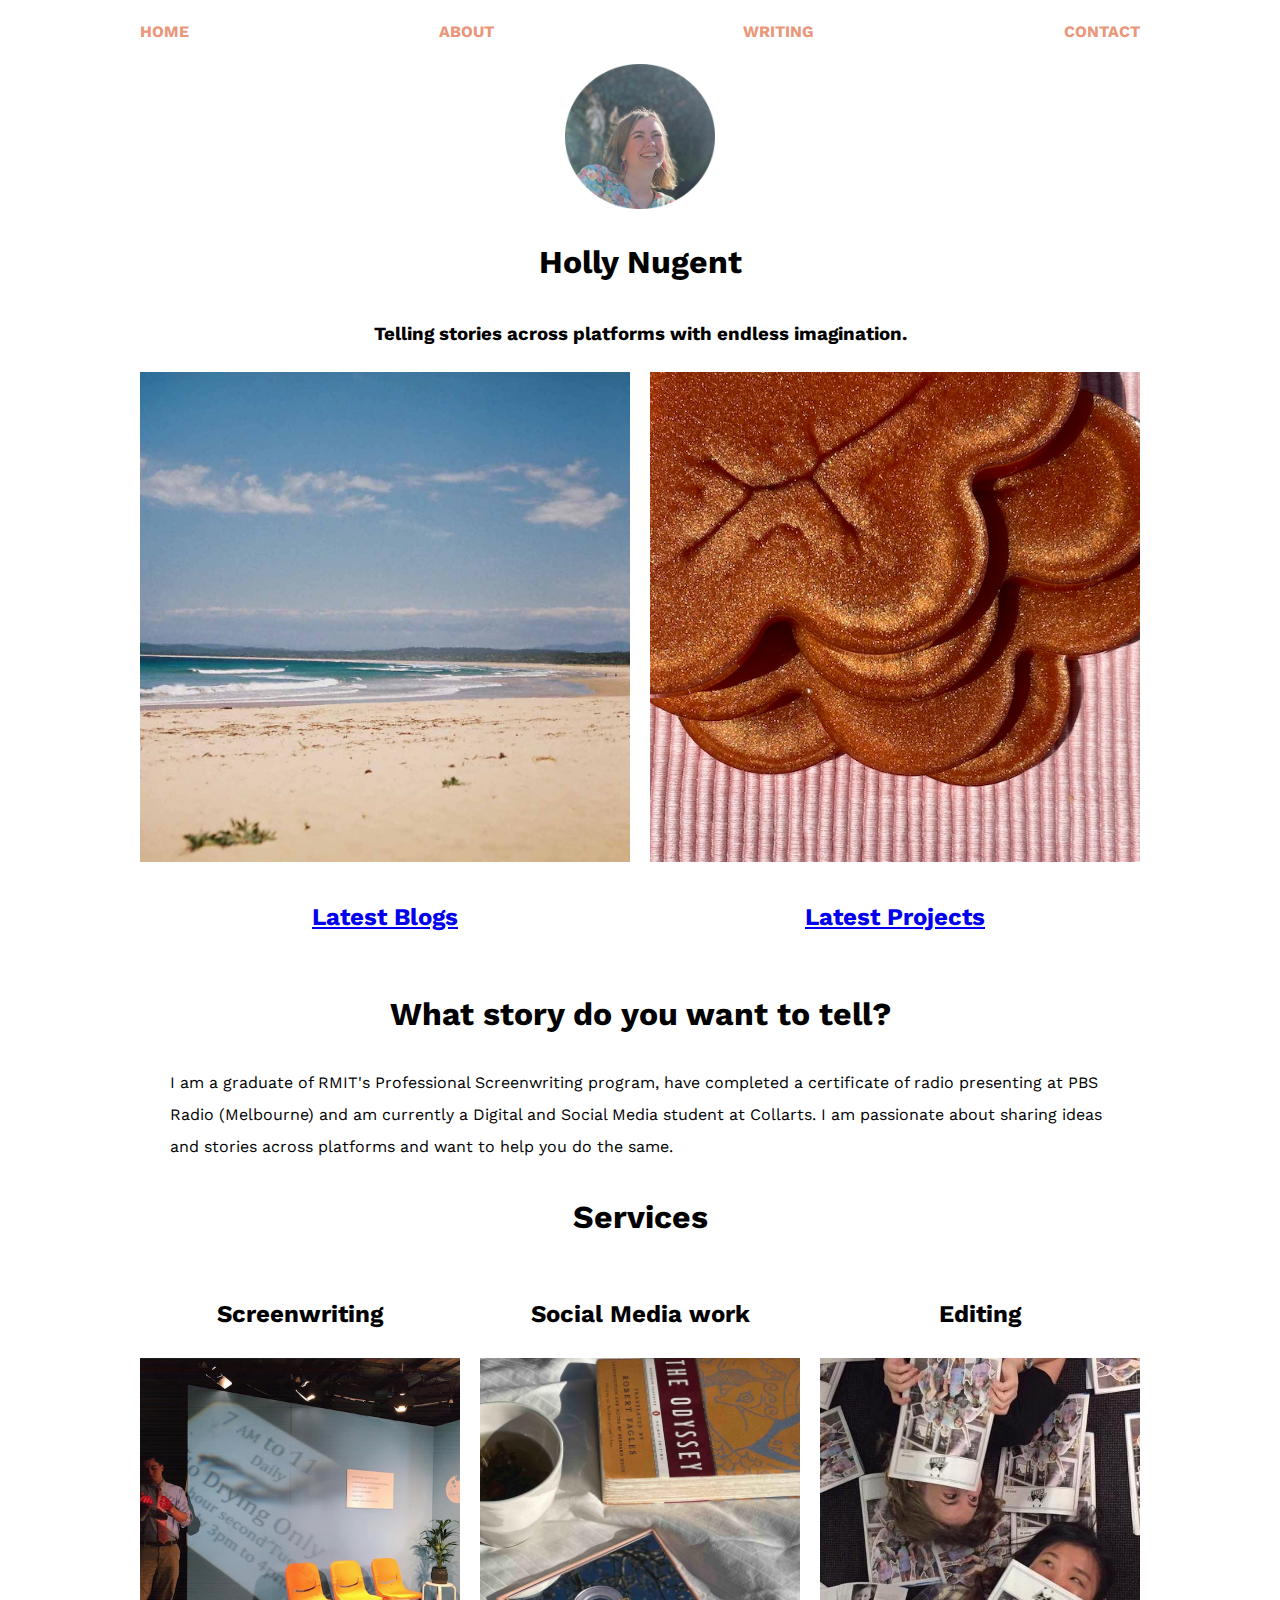
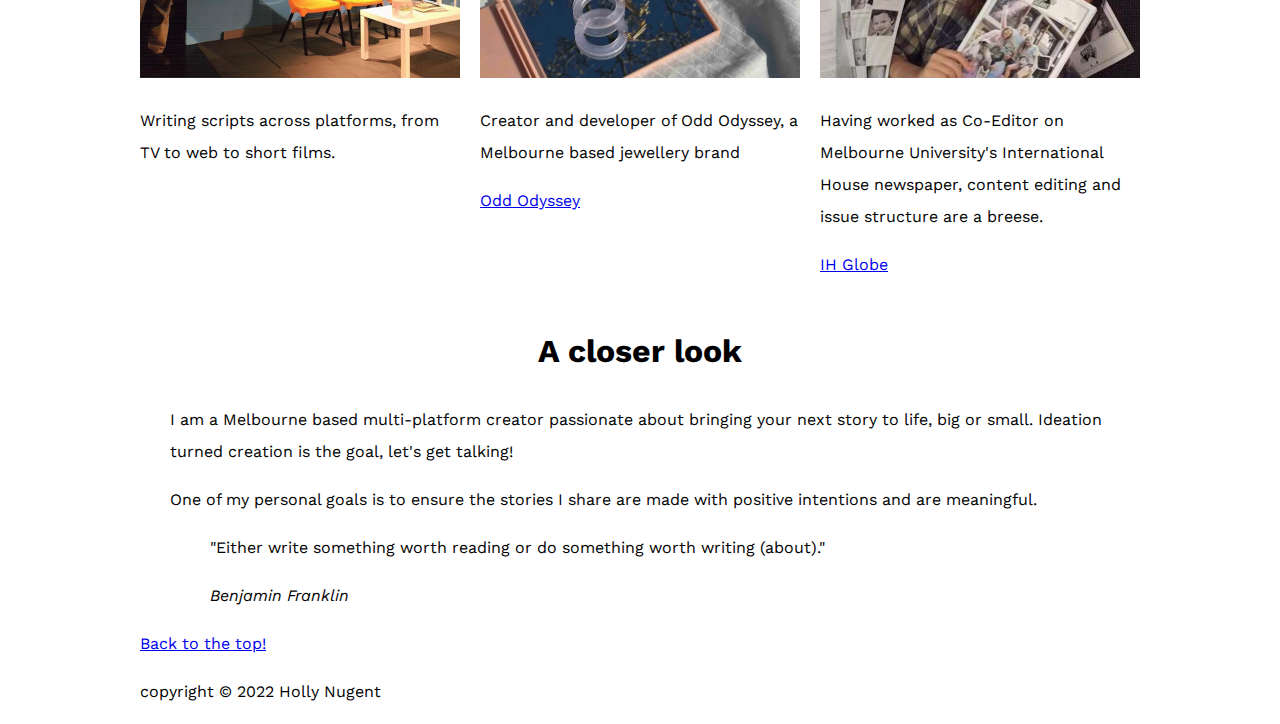
==== index.html @ 211211d6 "fixed nav" ====
<!DOCTYPE html>
<html lang="en">

<head>
  <meta charset="UTF-8">
  <meta http-equiv="X-UA-Compatible" content="IE=edge">
  <meta name="viewport" content="width=device-width, initial-scale=1.0">
  <title>Holly's Style Guide</title>

  <link rel="stylesheet" href="resources/css/style.css">
</head>

<body>

  <header>

    <section class="navigation">

      <button class="nav-prompt">Navigation</button>

      <nav class="layout-wide nav-inner ">
        <ul class="main-nav">
          <li>
            <a href="index.html">Home</a>
          </li>
          <li>
            <a href="about.html">About</a>
          </li>
          <li>
            <a href="writing.html">Writing</a>
          </li>
          <li>
            <a href="contact.html">Contact</a>
          </li>
        </ul>
      </nav>

    </section>

    <section class="layout-wide">
      <img src="resources/images/IMG_3814.png" width="200" height="200" class="centre" alt="Profile Picture">

      <h1>Holly Nugent</h1>

    </section>

  </header>
  <section class="layout-wide">
    <h3>Telling stories across platforms with endless imagination. </h3>
  </section>

  </section>
  <main>

    <section class="layout-wide">



      <section class="grid">

        <div>
          <img src="resources/images/Merimbula.jpg" width="auto" alt="Blog post 1">

          <h2><a href="https://vsco.co/theholynug/journal/p/1">Latest Blogs</a></h2>
        </div>

        <div> <img src="resources/images/Coasters.jpeg" width="auto" alt="Odd Odyssey">

          <h2><a href="https://www.instagram.com/odd_odyssey_/">Latest Projects</a></h2>

        </div>


      </section>


      <section class="layout-wide">

        <h1>What story do you want to tell?</h1>

        <p>I am a graduate of RMIT's Professional Screenwriting program, have completed a certificate of radio
          presenting at PBS Radio (Melbourne) and am currently a Digital and Social Media student at Collarts. I
          am passionate about sharing ideas and stories across platforms and want to help you do the same.
        </p>

      </section>

      <h1>Services</h1>

      <section class="grid grid-3">

        <div>
          <h2>Screenwriting</h2>
          <img src="resources/images/ALI-EN.jpeg" width="auto" height="auto" alt="Ali-en set image">
          <p>Writing scripts across platforms, from TV to web to short films.</p>

        </div>
        <div>
          <h2>Social Media work</h2>
          <img src="resources/images/Odd Odyssey shoot.jpg" width="auto" height="auto" alt="Odd Odyssey backyard shoot">
          <p>Creator and developer of Odd Odyssey, a Melbourne based jewellery brand</p>

          <p><a href="https://www.instagram.com/odd_odyssey_/">Odd Odyssey</a></p>
        </div>
        <div>
          <h2>Editing</h2>

          <img src="resources/images/Globe on the floor.jpeg" width="auto" height="auto">
          <p>Having worked as Co-Editor on Melbourne University's International House newspaper, content
            editing and issue structure are a breese.

          <p><a href="https://issuu.com/ihglobe/docs/issue_1_19.09.16">IH Globe</a></p>
        </div>
      </section>

      <section class="layout-wide">
        <h1>A closer look</h1>

        <p>I am a Melbourne based multi-platform creator passionate about bringing your next story to life, big or
          small.
          Ideation turned creation is the goal, let's get talking!</p>
        <!-- Add a a link/ button to the contact page -->

        <p>One of my personal goals is to ensure the stories I share are made with positive intentions and are
          meaningful.</p>

        <blockquote>
          <p>
            "Either write something worth reading or do something worth writing (about)."
          </p>
          <cite>Benjamin Franklin</cite>
        </blockquote>


      </section>
      <!-- Add a lil picture and/ or a link/ button to the about page -->




      <footer>

        <p><a href="#">Back to the top!</a></p>

        <p> copyright &copy 2022 Holly Nugent</p>

      </footer>

      <script src="resources/js/scripts.js"></script>
---- resources/css/style.css ----
@import url(normalize.css);

@import url('https://fonts.googleapis.com/css2?family=Poppins:wght@300&family=Work+Sans:wght@300&display=swap');

/* -------------------- VARIABLES */

/* -------------------- GLOBAL DEFAULTS */

body {
    background-color: white;
    font-family: 'Poppins', sans-serif;
    font-family: 'Work Sans', sans-serif;
    line-height: 2;
}

img{
    max-width: 100%;
    height: auto;
}

/* -------------------- HEADINGS AND TYPE */

h1 {
    text-align: center;
}

h2 {
    text-align: center;
}

h3 {
    text-align: center;
}
/* -------------------- LAYOUTS */

.layout-wide {
    background-color: white;
    max-width: 1000px;
    margin-left: auto;
    margin-right: auto;
    padding-left: 3%;
    padding-right: 3%;
}


.centre {
    display: block;
    margin-left: auto;
    margin-right: auto;
    height: 15%;
    width: 15%;
}



/* -------------------- HEADER */

/* -------------------- NAVIGATION */

.nav-prompt {
    cursor: pointer;
    background-color: transparent;
    border: none;
    text-align: center;
    width: 100%;
    color: black;
    padding-top: 3%;
    padding-bottom: 3%;
}

.navigation {
    background-color: white;
}

.main-nav {
    list-style: none;
    padding: 0;
}

.main-nav li {
    text-align: center;
    text-transform: uppercase;

}

.main-nav a {
    color: darksalmon;
    font-weight: bold;
    text-decoration: none;

}

/* this is for navigation for mobile view only */

@media screen and (max-width: 800px)  {
    .nav-inner {
        max-height: 0;
        overflow: hidden;
        padding-top: 0;
        padding-bottom: 0;
        overflow: hidden;
        }

    .nav-inner.open {
        max-height: 100vh;
    }
}


/* this is to hide navigation on desktop */



@media screen and (min-width: 800px) {
    
    .nav-prompt {
        display: none;
    }
     .main-nav{
         display: flex;
         justify-content: space-between;
     }
}

/* -------------------- FOOTER */

/* -------------------- MODULES */

.grid {
    display: grid;
}

@media screen and (min-width: 800px) {

    .grid {
        grid-template-columns: 1fr 1fr ;
        gap: 20px;
    }

    .grid-3 {
        grid-template-columns: 1fr 1fr 1fr;
    }

    .grid-6 {
        grid-template-columns: 1fr 1fr 1fr 1fr 1fr 1fr;
        gap: 20px;
    }
}
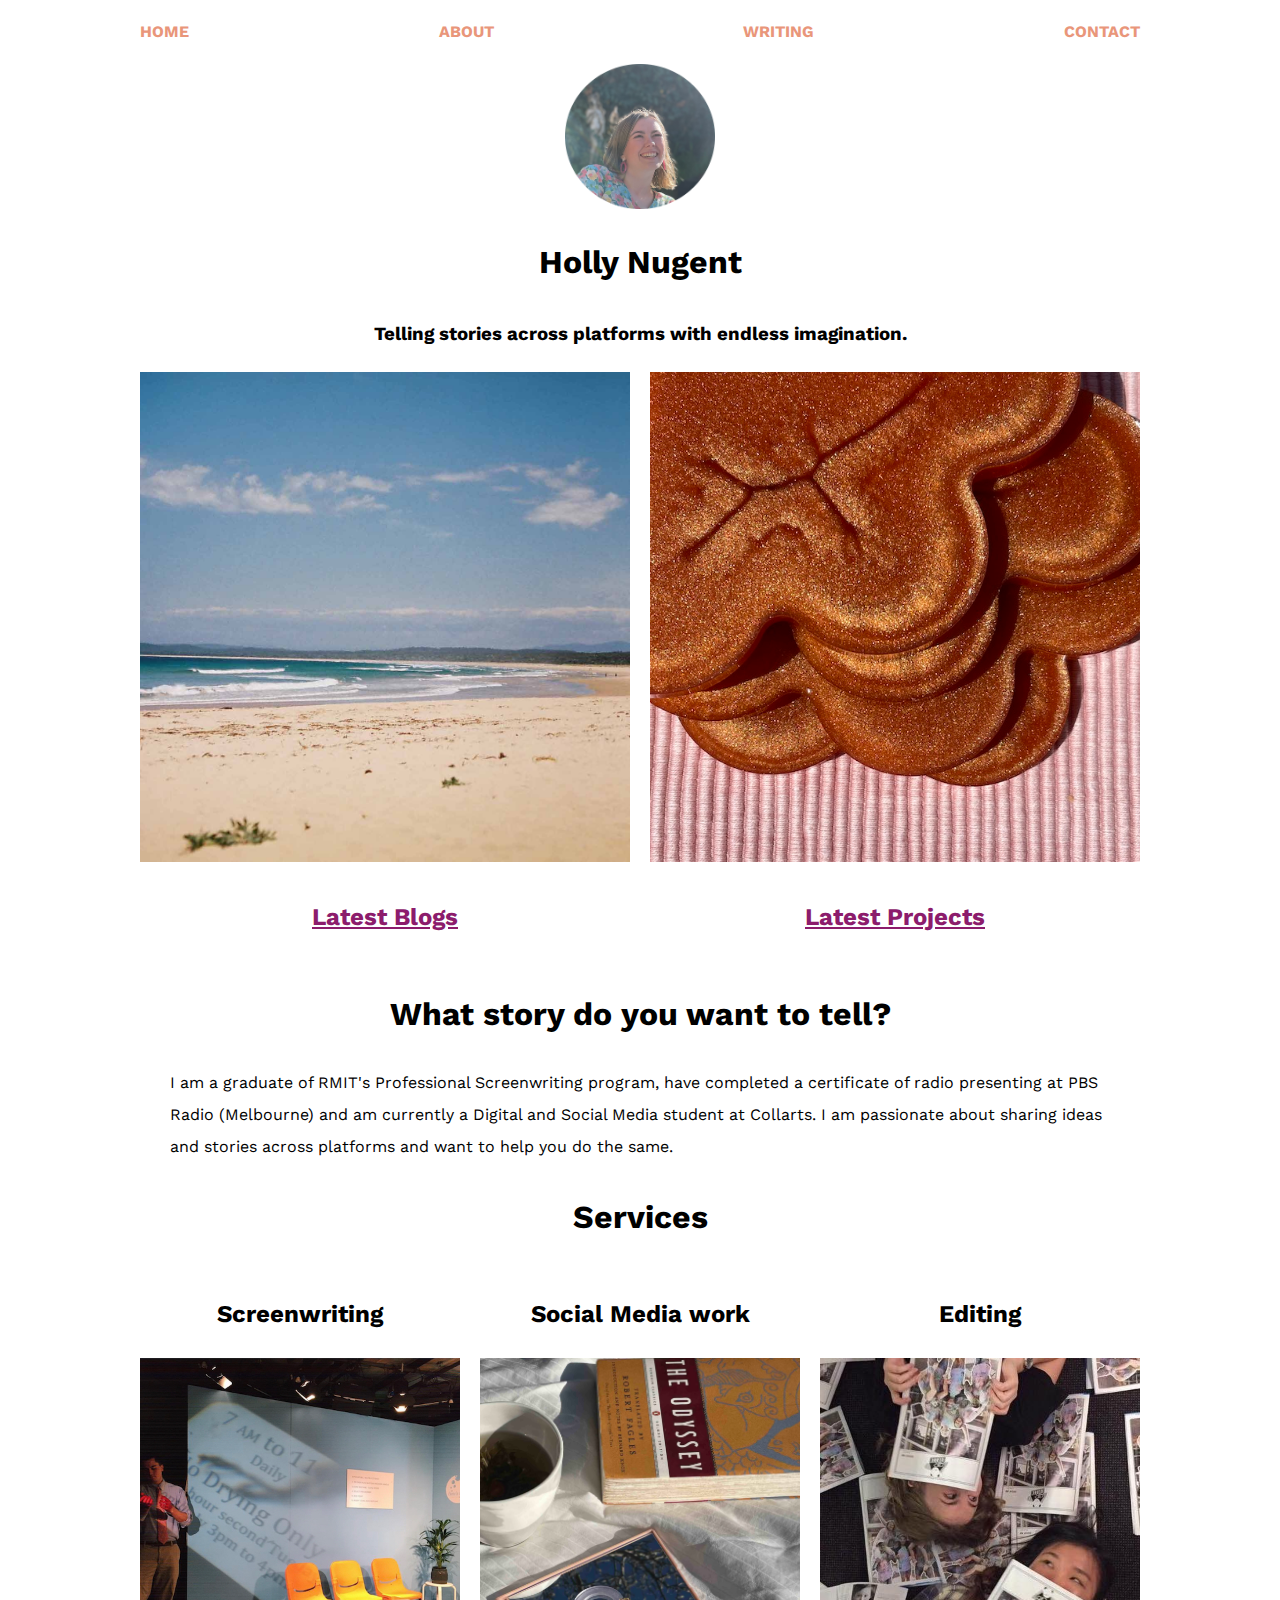
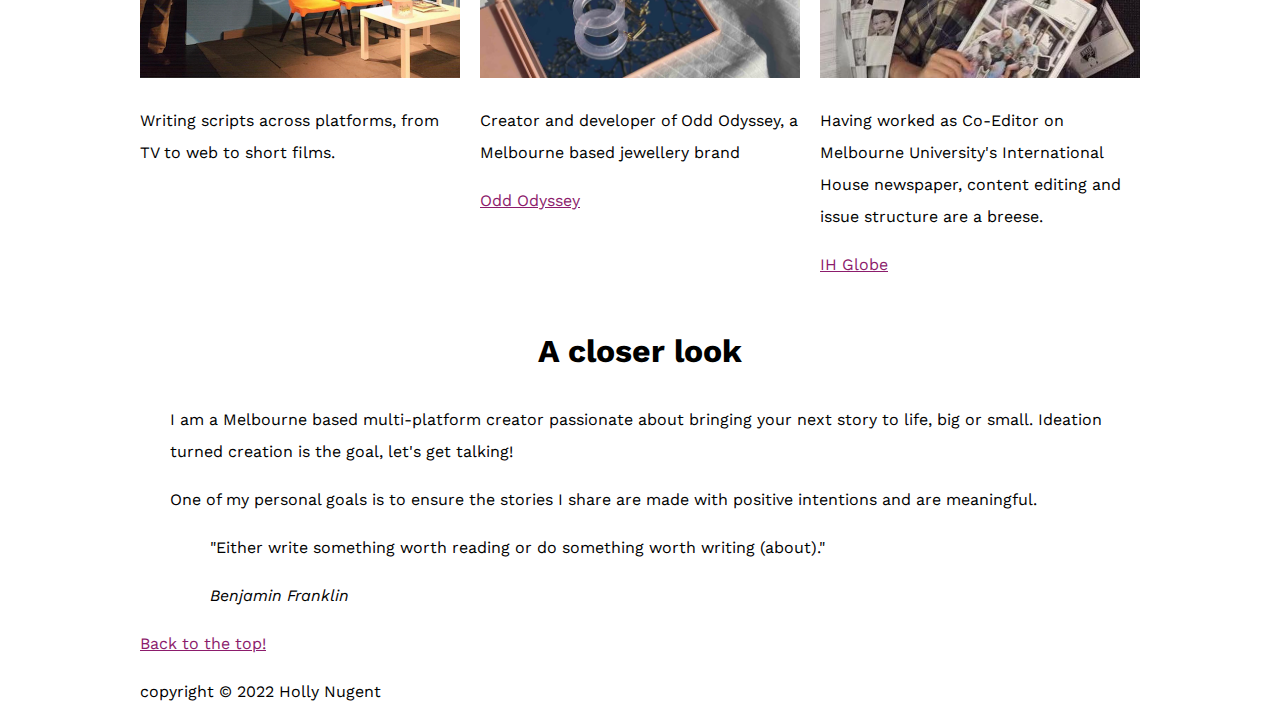
==== commit c852111b: "added alt and colour" ====
--- a/index.html
+++ b/index.html
@@ -18,7 +18,7 @@
 
       <button class="nav-prompt">Navigation</button>
 
-      <nav class="layout-wide nav-inner ">
+      <nav class="layout-wide nav-inner">
         <ul class="main-nav">
           <li>
             <a href="index.html">Home</a>
@@ -105,7 +105,7 @@
         <div>
           <h2>Editing</h2>
 
-          <img src="resources/images/Globe on the floor.jpeg" width="auto" height="auto">
+          <img src="resources/images/Globe on the floor.jpeg" width="auto" height="auto" alt="Globe magazine image">
           <p>Having worked as Co-Editor on Melbourne University's International House newspaper, content
             editing and issue structure are a breese.
 
--- a/resources/css/style.css
+++ b/resources/css/style.css
@@ -16,6 +16,10 @@
 img{
     max-width: 100%;
     height: auto;
+}
+
+a {
+    color: #8c1c6c;
 }
 
 /* -------------------- HEADINGS AND TYPE */
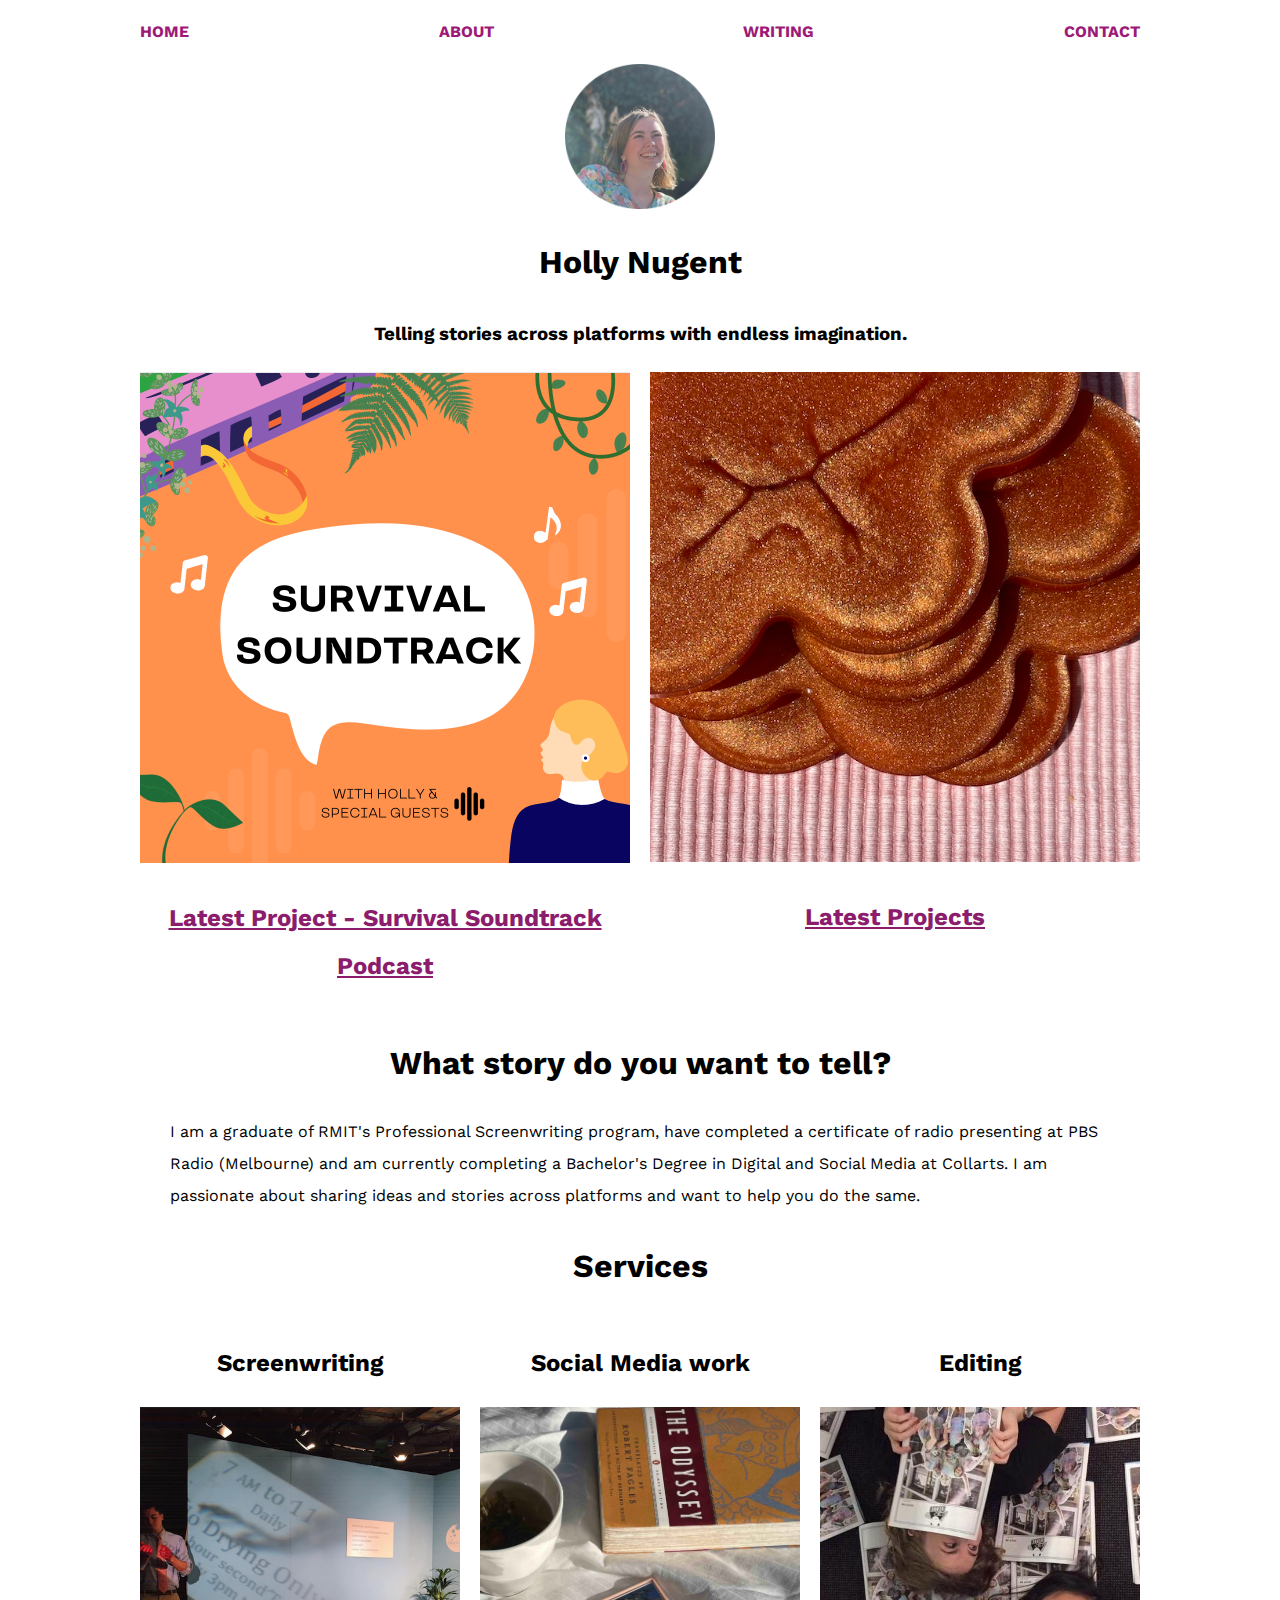
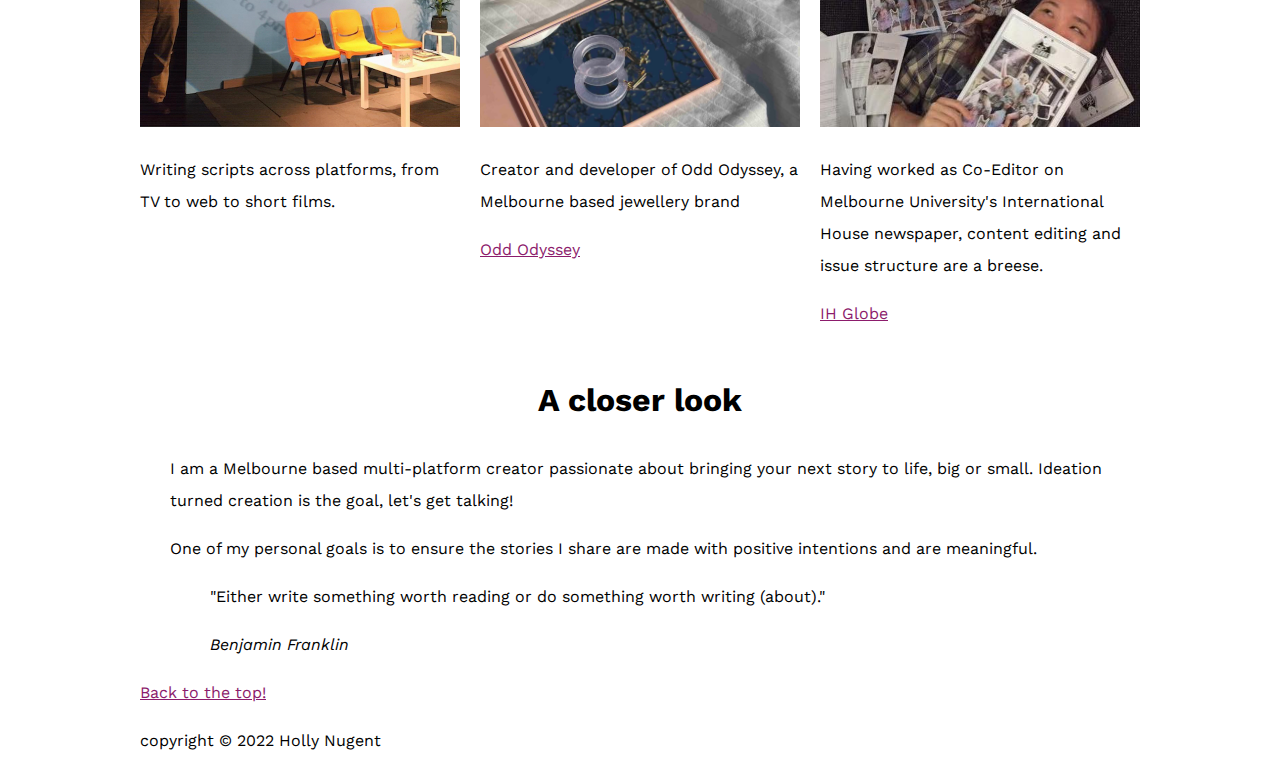
==== commit 7a174437: "added new info and podcast link" ====
--- a/index.html
+++ b/index.html
@@ -59,9 +59,9 @@
       <section class="grid">
 
         <div>
-          <img src="resources/images/Merimbula.jpg" width="auto" alt="Blog post 1">
+          <img src="resources/images/Survival Soundtrack cover art.png" width="auto" alt="Survival Soundtrack cover art">
 
-          <h2><a href="https://vsco.co/theholynug/journal/p/1">Latest Blogs</a></h2>
+          <h2><a href="https://soundcloud.com/holly-nugent-372527481">Latest Project - Survival Soundtrack Podcast</a></h2>
         </div>
 
         <div> <img src="resources/images/Coasters.jpeg" width="auto" alt="Odd Odyssey">
@@ -79,7 +79,7 @@
         <h1>What story do you want to tell?</h1>
 
         <p>I am a graduate of RMIT's Professional Screenwriting program, have completed a certificate of radio
-          presenting at PBS Radio (Melbourne) and am currently a Digital and Social Media student at Collarts. I
+          presenting at PBS Radio (Melbourne) and am currently completing a Bachelor's Degree in Digital and Social Media at Collarts. I
           am passionate about sharing ideas and stories across platforms and want to help you do the same.
         </p>
 
--- a/resources/css/style.css
+++ b/resources/css/style.css
@@ -88,7 +88,7 @@
 }
 
 .main-nav a {
-    color: darksalmon;
+    color: #9d1977;
     font-weight: bold;
     text-decoration: none;
 
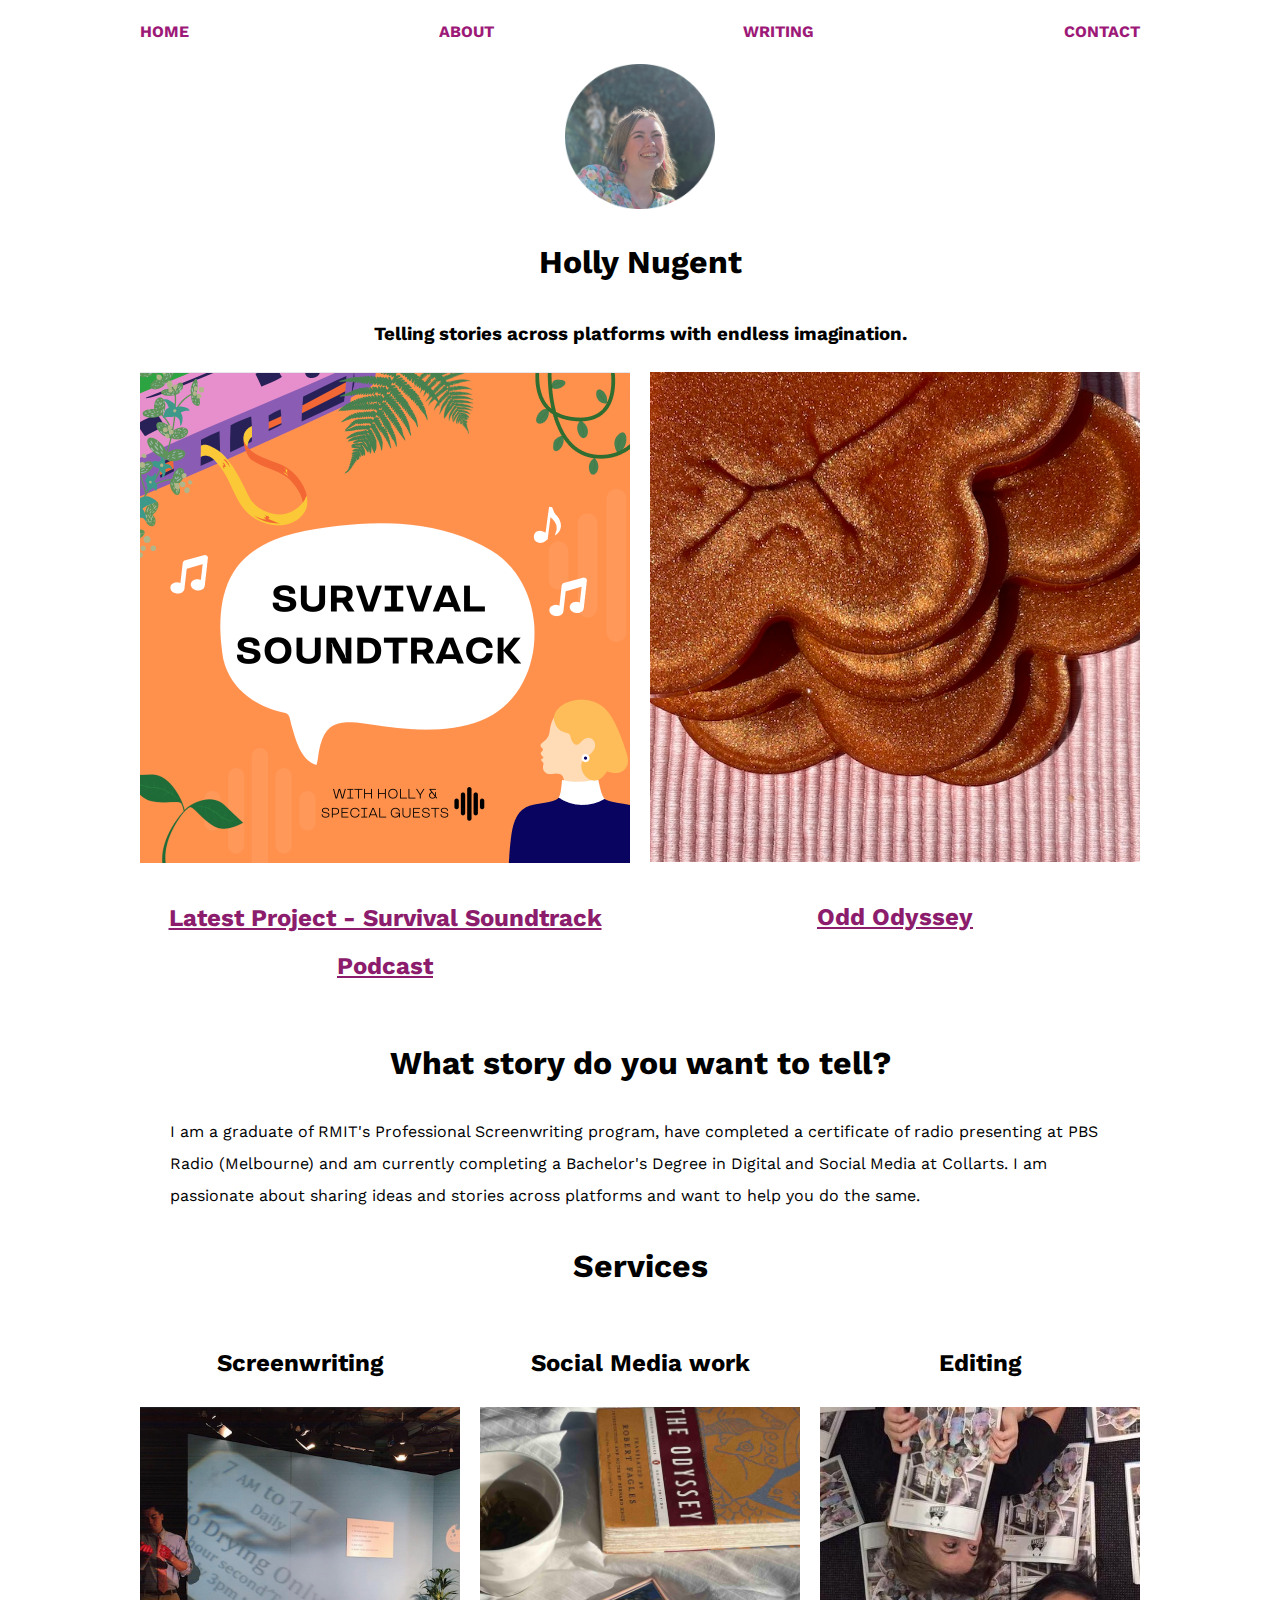
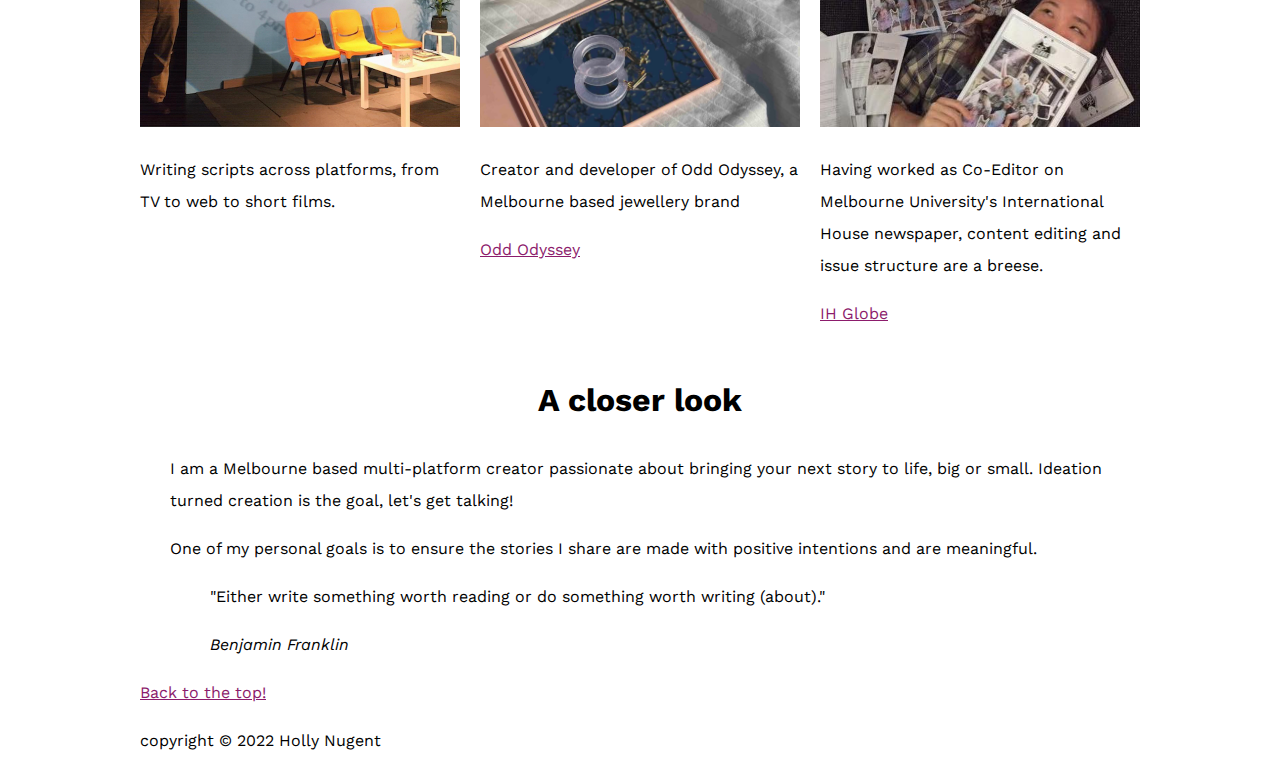
==== commit 2a648777: "updated projects section & added podcast info & new email" ====
--- a/index.html
+++ b/index.html
@@ -27,7 +27,7 @@
             <a href="about.html">About</a>
           </li>
           <li>
-            <a href="writing.html">Writing</a>
+            <a href="Projects.html">Writing</a>
           </li>
           <li>
             <a href="contact.html">Contact</a>
@@ -66,7 +66,7 @@
 
         <div> <img src="resources/images/Coasters.jpeg" width="auto" alt="Odd Odyssey">
 
-          <h2><a href="https://www.instagram.com/odd_odyssey_/">Latest Projects</a></h2>
+          <h2><a href="https://www.instagram.com/odd_odyssey_/">Odd Odyssey</a></h2>
 
         </div>
 
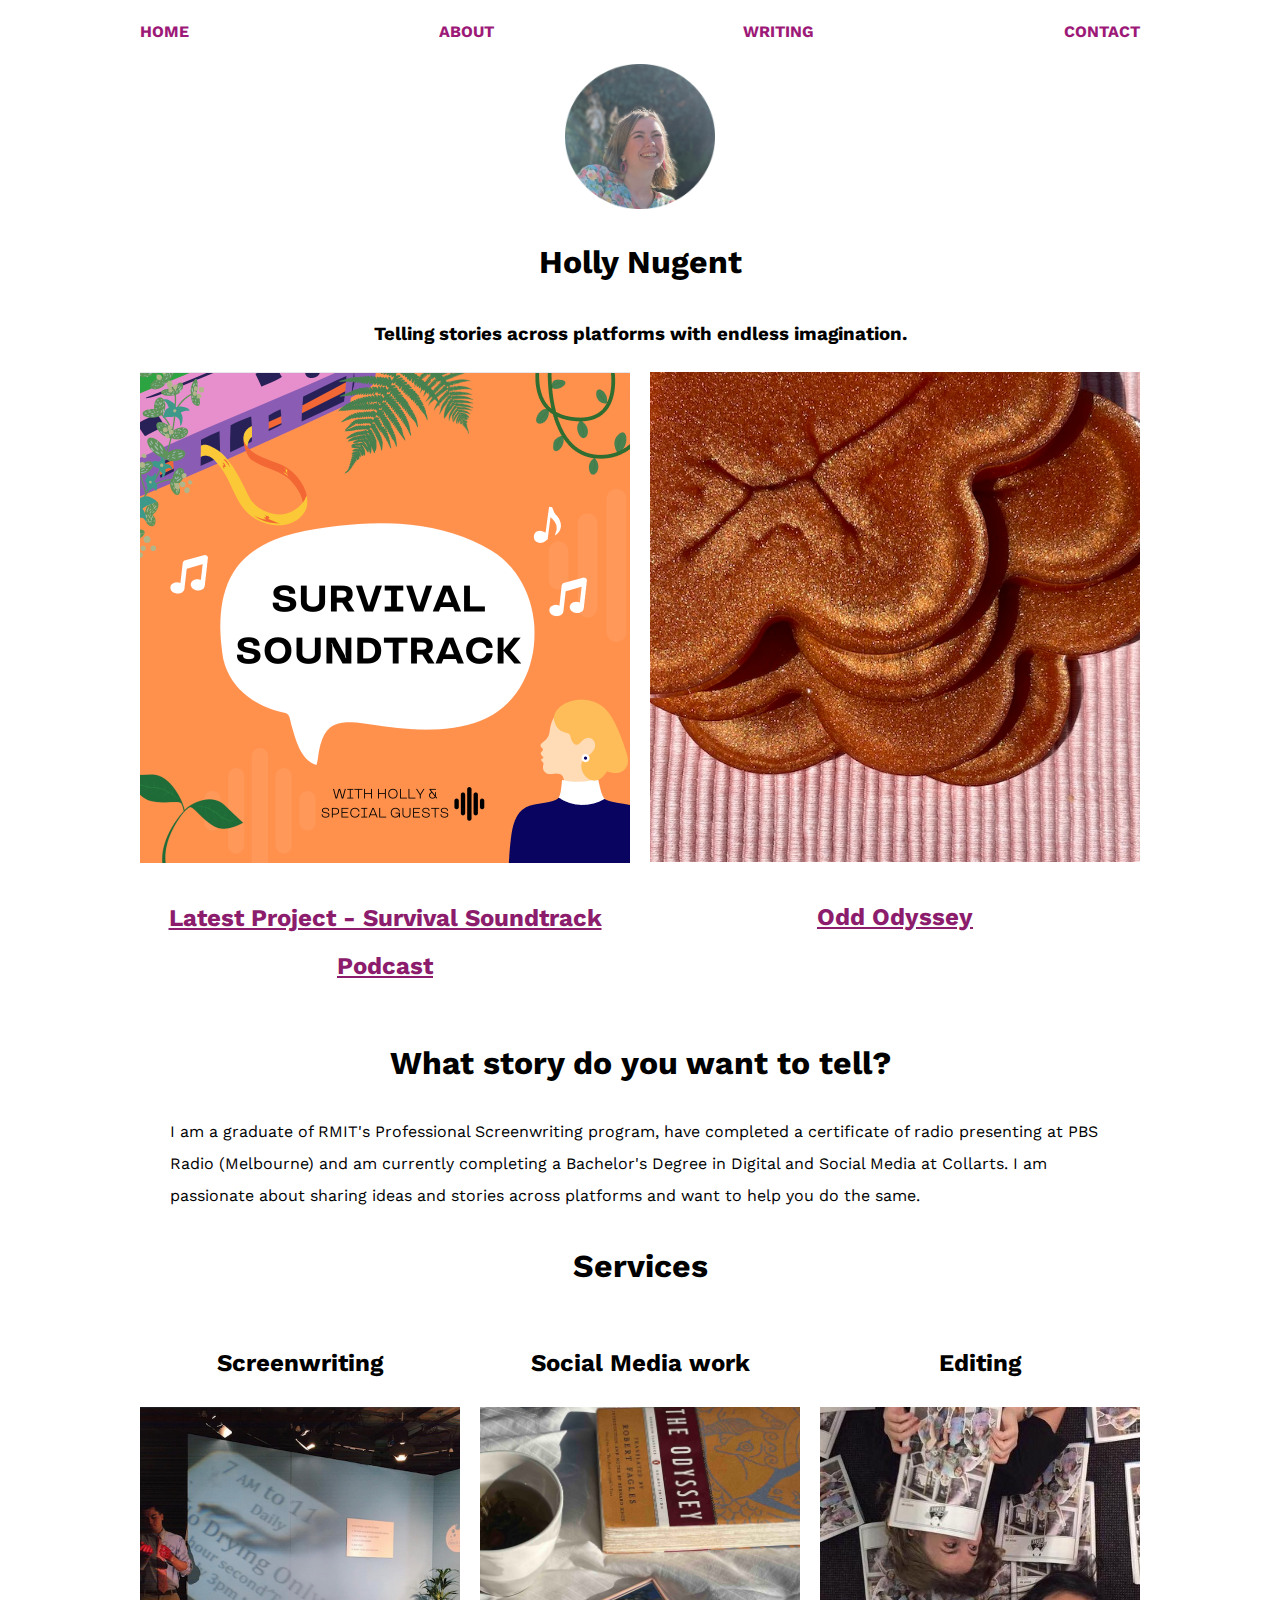
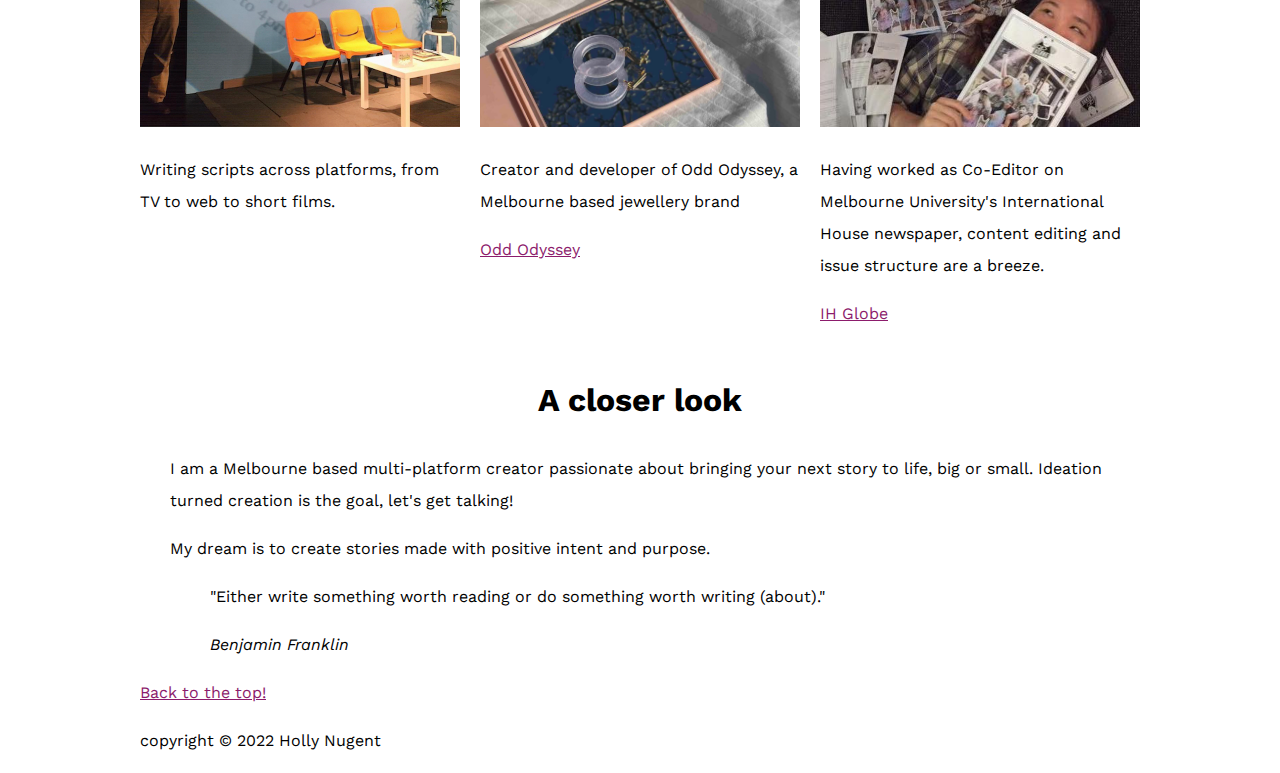
==== commit 21dae12f: "Info update on index" ====
--- a/index.html
+++ b/index.html
@@ -107,7 +107,7 @@
 
           <img src="resources/images/Globe on the floor.jpeg" width="auto" height="auto" alt="Globe magazine image">
           <p>Having worked as Co-Editor on Melbourne University's International House newspaper, content
-            editing and issue structure are a breese.
+            editing and issue structure are a breeze.
 
           <p><a href="https://issuu.com/ihglobe/docs/issue_1_19.09.16">IH Globe</a></p>
         </div>
@@ -121,8 +121,7 @@
           Ideation turned creation is the goal, let's get talking!</p>
         <!-- Add a a link/ button to the contact page -->
 
-        <p>One of my personal goals is to ensure the stories I share are made with positive intentions and are
-          meaningful.</p>
+        <p>My dream is to create stories made with positive intent and purpose.</p>
 
         <blockquote>
           <p>
